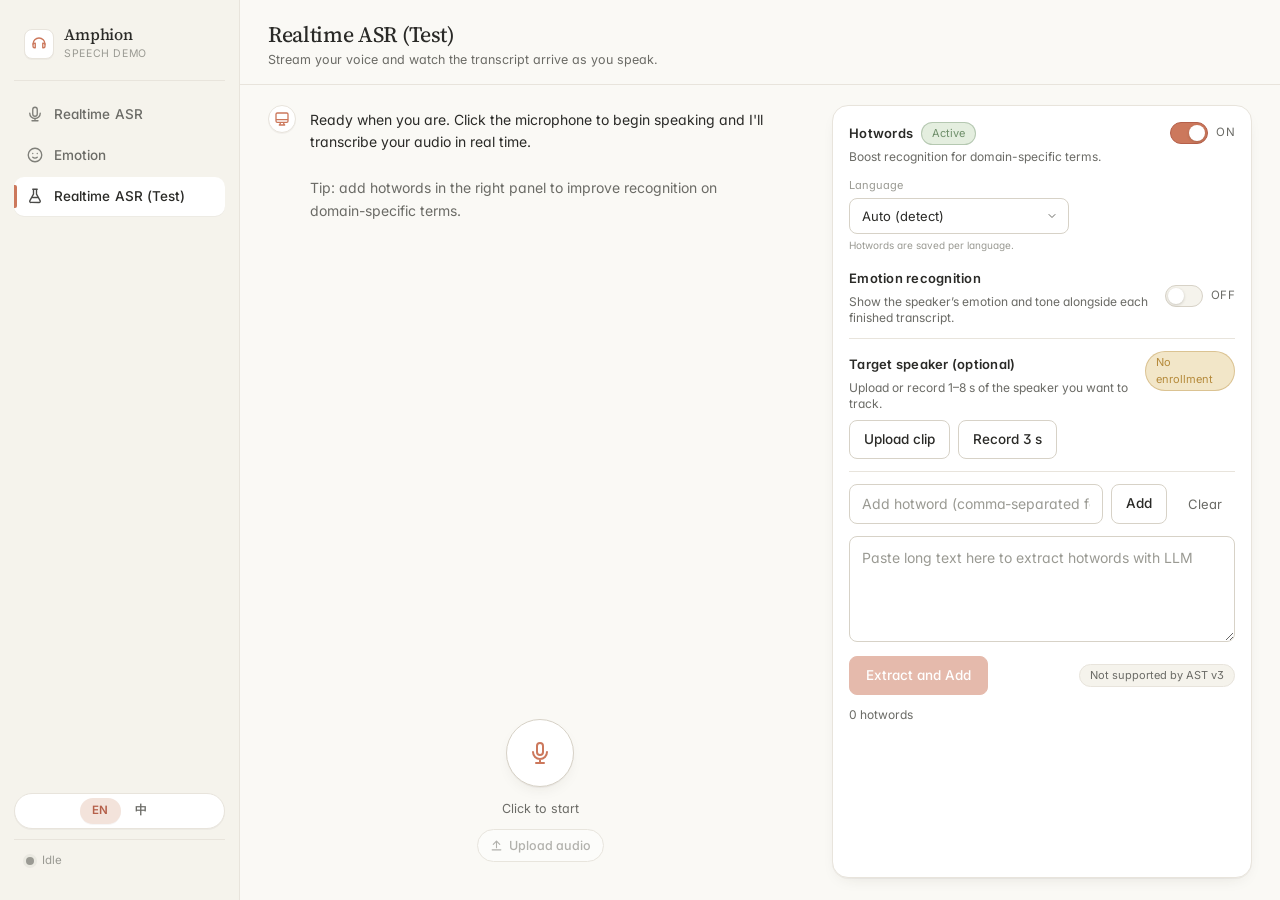
==== frontend/asr-test.html @ c2dad201 "feat(astv3): 解耦伪流式首字门槛、新增测试页同源代理、主模型切回本地 primary 围绕 tuling/AST v3 接口的三块改动。  首字延迟解耦(B): - 新增 pseudo_s" ====
<!DOCTYPE html>
<html lang="en">
<head>
  <meta charset="UTF-8" />
  <meta name="viewport" content="width=device-width, initial-scale=1.0" />
  <title data-i18n-doc-title="asrtest.titleTag" data-i18n="asrtest.titleTag">Amphion Demo (Test)</title>
  <link rel="preconnect" href="https://fonts.googleapis.com" />
  <link rel="preconnect" href="https://fonts.gstatic.com" crossorigin />
  <link
    href="https://fonts.googleapis.com/css2?family=Inter:wght@300;400;500;600&family=Source+Serif+4:wght@400;500;600&display=swap"
    rel="stylesheet"
  />
  <!-- Pre-compiled Tailwind utilities (see scripts/build_tailwind.sh).
       Loaded before style.css so our custom rules win on equal specificity. -->
  <link rel="stylesheet" href="tailwind.css" />
  <link rel="stylesheet" href="style.css" />
</head>
<body data-page="asr-test">
  <div class="app-shell">
    <!-- Sidebar is injected by sidebar.js -->
    <main class="app-main">
      <header class="page-header">
        <div>
          <h1 class="page-title" data-i18n="asrtest.title">Realtime ASR (Test)</h1>
          <p class="page-sub" data-i18n="asrtest.subtitle">Stream your voice and watch the transcript arrive as you speak.</p>
        </div>
      </header>

      <div class="page-content">
        <div class="flex-1 min-h-0 flex flex-col lg:flex-row gap-5">
          <section class="flex-1 min-h-0 flex flex-col">
            <div id="chat-area" class="flex-1 min-h-0 overflow-y-auto pr-1 mb-4">
              <div class="chat-row chat-row-ai chat-bubble-float">
                <div class="flex gap-3 max-w-2xl items-start">
                  <div class="chat-avatar flex-shrink-0">
                    <svg class="w-4 h-4" fill="none" stroke="currentColor" viewBox="0 0 24 24">
                      <path stroke-linecap="round" stroke-linejoin="round" stroke-width="2"
                            d="M9.75 17L9 20l-1 1h8l-1-1-.75-3M3 13h18M5 17h14a2 2 0 002-2V5a2 2 0 00-2-2H5a2 2 0 00-2 2v10a2 2 0 002 2z"/>
                    </svg>
                  </div>
                  <div class="chat-bubble chat-bubble-ai leading-relaxed" data-i18n-html="asrtest.greeting.html">
                    Ready when you are. Click the microphone to begin speaking and I'll transcribe your audio in real time.
                    <br/><br/>
                    <span class="text-muted">Tip: add hotwords in the right panel to improve recognition on domain-specific terms.</span>
                  </div>
                </div>
              </div>
            </div>

            <div class="flex-shrink-0 flex flex-col items-center pb-4 pt-2">
              <div class="mic-btn-wrapper">
                <div class="pulse-ring"></div>
                <div class="pulse-ring"></div>
                <div class="pulse-ring"></div>
                <button id="mic-btn" class="mic-btn" type="button"
                        data-i18n-attr-aria-label="asr.mic.aria" aria-label="Toggle microphone">
                  <svg id="mic-icon" class="w-6 h-6" fill="none" stroke="currentColor" viewBox="0 0 24 24">
                    <path stroke-linecap="round" stroke-linejoin="round" stroke-width="2"
                          d="M19 11a7 7 0 01-7 7m0 0a7 7 0 01-7-7m7 7v4m0 0H8m4 0h4m-4-8a3 3 0 01-3-3V5a3 3 0 116 0v6a3 3 0 01-3 3z"/>
                  </svg>
                </button>
              </div>
              <p id="mic-status" data-i18n="asr.mic.start">Click to start</p>
              <div class="upload-row">
                <input id="upload-input" type="file" accept="audio/*" hidden />
                <button id="upload-btn" class="btn-upload" type="button"
                        data-i18n-attr-aria-label="asr.upload.aria"
                        aria-label="Upload audio file">
                  <svg class="upload-icon" viewBox="0 0 24 24" fill="none" stroke="currentColor"
                       stroke-width="2" stroke-linecap="round" stroke-linejoin="round" aria-hidden="true">
                    <path d="M12 16V4"/>
                    <path d="M6 10l6-6 6 6"/>
                    <path d="M4 20h16"/>
                  </svg>
                  <span class="btn-upload-label" data-i18n="asr.upload.label">Upload audio</span>
                </button>
                <span id="upload-status" class="upload-status" hidden></span>
              </div>
            </div>
          </section>

          <aside class="lg:w-[380px] xl:w-[420px] flex-shrink-0 min-h-0">
            <div id="hotword-panel" class="paper-card p-4 h-full flex flex-col">
              <div class="flex items-start justify-between gap-3 mb-3">
                <div>
                  <div class="flex items-center gap-2">
                    <span class="text-[13px] font-semibold" style="letter-spacing:0.02em"
                          data-i18n="asr.hotword.title">Hotwords</span>
                    <span id="hotword-sync-status" class="status-pill" data-state="waiting">Waiting</span>
                  </div>
                  <p class="text-xs text-muted mt-1" data-i18n="asr.hotword.tip">Boost recognition for domain-specific terms.</p>
                  <div class="mt-3">
                    <label for="asr-lang-select" class="block text-[11px] text-faint mb-1"
                           data-i18n="asr.hotword.lang">Language</label>
                    <select id="asr-lang-select" class="asr-lang-select w-full max-w-[220px]"
                            data-i18n-attr-aria-label="asr.hotword.langSelect.aria"
                            aria-label="ASR input language">
                      <option value="auto" data-i18n="asr.hotword.langOption.auto">Auto (detect)</option>
                      <option value="chinese" data-i18n="asr.hotword.langOption.chinese">Chinese</option>
                      <option value="english" data-i18n="asr.hotword.langOption.english">English</option>
                      <option value="indonesian" data-i18n="asr.hotword.langOption.indonesian">Indonesian</option>
                      <option value="thai" data-i18n="asr.hotword.langOption.thai">Thai</option>
                    </select>
                    <p class="text-[10px] text-faint mt-1" data-i18n="asr.hotword.langTip">Hotwords are saved per language.</p>
                  </div>
                </div>

                <label for="hotword-enabled" class="hotword-switch"
                       data-i18n-attr-title="asr.hotword.toggle.title" title="Toggle hotword influence">
                  <input id="hotword-enabled" type="checkbox" checked />
                  <span class="hotword-switch-track"></span>
                  <span class="hotword-switch-label" data-i18n="asr.hotword.toggle.on">ON</span>
                </label>
              </div>

              <div class="flex items-center justify-between gap-3 mb-3 pb-3"
                   style="border-bottom:1px solid var(--line)">
                <div class="min-w-0">
                  <span class="text-[13px] font-semibold" style="letter-spacing:0.02em"
                        data-i18n="asr.emotion.title">Emotion recognition</span>
                  <p class="text-xs text-muted mt-1"
                     data-i18n="asr.emotion.tip">Attach SER and SEC to the final transcript.</p>
                </div>
                <label for="emotion-toggle" class="hotword-switch"
                       data-i18n-attr-title="asr.emotion.toggle.title"
                       title="Toggle emotion recognition">
                  <input id="emotion-toggle" type="checkbox" />
                  <span class="hotword-switch-track"></span>
                  <span id="emotion-toggle-label" class="hotword-switch-label">OFF</span>
                </label>
              </div>

              <!-- Target-speaker enrollment (optional).
                   The clip is uploaded once via POST /api/asr/enrollment and the
                   resulting opaque id is then forwarded with each WS ``start`` /
                   REST upload, so the primary model can prepend it into the
                   TS-ASR dual-audio prompt. Microphone capture is the typical
                   path; file upload covers headset-less or pre-recorded usage.
                   Both paths require the mic to be idle (must_before_start).
              -->
              <div id="enrollment-card" class="mb-3 pb-3"
                   style="border-bottom:1px solid var(--line)">
                <div class="flex items-start justify-between gap-3 mb-2">
                  <div class="min-w-0">
                    <span class="text-[13px] font-semibold" style="letter-spacing:0.02em"
                          data-i18n="asr.enroll.title">Target speaker (optional)</span>
                    <p class="text-xs text-muted mt-1"
                       data-i18n="asr.enroll.tip">Upload or record 1–8 s of clean speech.</p>
                  </div>
                  <span id="enroll-status-pill" class="status-pill" data-state="waiting"
                        data-i18n="asr.enroll.status.idle">No enrollment</span>
                </div>

                <div class="flex flex-wrap items-center gap-2">
                  <input id="enroll-file-input" type="file" accept="audio/*" hidden />
                  <button id="enroll-upload-btn" class="btn-secondary" type="button"
                          data-i18n="asr.enroll.upload">Upload clip</button>
                  <button id="enroll-record-btn" class="btn-secondary" type="button"
                          data-i18n="asr.enroll.record">Record 3 s</button>
                  <button id="enroll-play-btn" class="btn-secondary" type="button" hidden
                          data-i18n-attr-aria-label="asr.enroll.play.aria"
                          aria-label="Play enrollment clip">
                    <svg class="w-3.5 h-3.5" fill="currentColor" viewBox="0 0 20 20" aria-hidden="true">
                      <path d="M6.3 2.841A1.5 1.5 0 004 4.11V15.89a1.5 1.5 0 002.3 1.269l9.344-5.89a1.5 1.5 0 000-2.538L6.3 2.84z"/>
                    </svg>
                    <span data-i18n="asr.enroll.play">Play</span>
                  </button>
                  <button id="enroll-clear-btn" class="btn-ghost" type="button" hidden
                          data-i18n="asr.enroll.clear">Clear</button>
                </div>
                <p id="enroll-hint" class="text-[11px] text-faint mt-2" hidden></p>
              </div>

              <div class="flex gap-2 mb-3">
                <input id="hotword-input" type="text" class="hotword-input flex-1"
                       data-i18n-attr-placeholder="asr.hotword.placeholder"
                       placeholder="Add hotword (comma-separated for batch)" />
                <button id="hotword-add-btn" class="btn-secondary" data-i18n="asr.hotword.add">Add</button>
                <button id="hotword-clear-btn" class="btn-ghost" data-i18n="asr.hotword.clear">Clear</button>
              </div>

              <div class="mb-3">
                <textarea id="hotword-textarea" class="hotword-textarea w-full" rows="4"
                          data-i18n-attr-placeholder="asr.hotword.textarea.placeholder"
                          placeholder="Paste long text here to extract hotwords with LLM"></textarea>
                <div class="mt-2 flex items-center justify-between gap-2">
                  <button id="hotword-extract-btn" class="btn-primary" data-i18n="asr.hotword.extract">Extract and Add</button>
                  <span id="hotword-extract-status" class="hotword-extract-status">Idle</span>
                </div>
              </div>

              <div class="flex items-center text-xs text-muted mb-2">
                <span id="hotword-count">0 hotwords</span>
              </div>

              <div id="hotword-list" class="flex flex-wrap gap-2 min-h-[32px] overflow-y-auto pr-1"></div>
            </div>
          </aside>
        </div>
      </div>
    </main>
  </div>

  <script src="i18n.js"></script>
  <!-- All demo pages share the same SPA shell, so every entry HTML loads
       every page module. The router (router.js) decides which one to mount
       based on body[data-page]. app-test.js is the AST v3 test page module. -->
  <script src="audio-upload.js"></script>
  <script src="streaming-text.js"></script>
  <script src="enrollment.js"></script>
  <script src="app.js"></script>
  <script src="emotion-app.js"></script>
  <script src="app-test.js"></script>
  <script src="sidebar.js"></script>
  <script src="router.js"></script>
</body>
</html>
---- frontend/style.css ----
/* ============================================================
   Amphion Demo · Claude-style "paper" light theme
   ============================================================ */

/* -------------------- Design tokens -------------------- */
:root {
  --paper: #FAF9F5;
  --paper-sunk: #F5F3EC;
  --paper-elev: #FFFFFF;

  --ink: #2A2A27;
  --ink-mute: #6B6B66;
  --ink-faint: #9A9A93;
  --ink-ghost: rgba(42, 42, 39, 0.08);

  --line: #E8E4DC;
  --line-soft: #F1EDE5;
  --line-strong: #D7D2C7;

  --accent: #CC785C;
  --accent-deep: #B5604A;
  --accent-soft: #F3E3DB;
  --accent-ghost: rgba(204, 120, 92, 0.12);

  --ok: #6F8F6B;
  --ok-soft: #E4EEDF;
  --warn: #B58A3B;
  --warn-soft: #F2E6C8;
  --danger: #B4504A;
  --danger-soft: #F3DAD7;
  --info: #4F7C9A;
  --info-soft: #DCE7EF;

  --shadow-xs: 0 1px 0 rgba(52, 44, 30, 0.04);
  --shadow-sm: 0 1px 2px rgba(52, 44, 30, 0.05);
  --shadow-md: 0 6px 18px -10px rgba(52, 44, 30, 0.18),
               0 1px 0 rgba(52, 44, 30, 0.04);
  --shadow-lg: 0 14px 36px -18px rgba(52, 44, 30, 0.22),
               0 1px 0 rgba(52, 44, 30, 0.04);

  --radius-sm: 8px;
  --radius-md: 12px;
  --radius-lg: 16px;
  --radius-xl: 20px;

  --font-sans: 'Inter', ui-sans-serif, system-ui, -apple-system, 'Segoe UI',
               sans-serif;
  --font-serif: ui-serif, 'Source Serif 4', 'Source Serif Pro', Georgia, Cambria,
                'Times New Roman', Times, serif;

  --sidebar-w: 240px;
}

/* -------------------- Base -------------------- */
*,
*::before,
*::after {
  box-sizing: border-box;
}

html,
body {
  margin: 0;
  padding: 0;
}

body {
  min-height: 100vh;
  background: var(--paper);
  color: var(--ink);
  font-family: var(--font-sans);
  font-feature-settings: 'ss01', 'cv11';
  -webkit-font-smoothing: antialiased;
  -moz-osx-font-smoothing: grayscale;
  line-height: 1.55;
  overflow: hidden;
}

::selection {
  background: var(--accent-ghost);
  color: var(--ink);
}

h1,
h2,
h3 {
  font-family: var(--font-serif);
  font-weight: 500;
  letter-spacing: -0.01em;
  color: var(--ink);
}

a {
  color: inherit;
}

button {
  font-family: inherit;
}

/* -------------------- App shell -------------------- */
.app-shell {
  display: flex;
  min-height: 100vh;
  height: 100vh;
  width: 100%;
}

.app-main {
  flex: 1 1 auto;
  min-width: 0;
  min-height: 0;
  display: flex;
  flex-direction: column;
  position: relative;
}

/* -------------------- Sidebar -------------------- */
.app-sidebar {
  flex: 0 0 var(--sidebar-w);
  width: var(--sidebar-w);
  height: 100vh;
  position: sticky;
  top: 0;
  display: flex;
  flex-direction: column;
  padding: 22px 14px 18px;
  background: var(--paper-sunk);
  border-right: 1px solid var(--line);
  z-index: 10;
}

.app-brand {
  display: flex;
  align-items: center;
  gap: 10px;
  padding: 4px 10px 18px;
  border-bottom: 1px solid var(--line);
  margin-bottom: 12px;
}

.app-brand-logo {
  width: 30px;
  height: 30px;
  border-radius: 8px;
  background: var(--paper-elev);
  border: 1px solid var(--line);
  display: flex;
  align-items: center;
  justify-content: center;
  color: var(--accent);
  box-shadow: var(--shadow-xs);
}

.app-brand-title {
  font-family: var(--font-serif);
  font-size: 16px;
  font-weight: 500;
  letter-spacing: -0.01em;
  line-height: 1.1;
}

.app-brand-sub {
  font-size: 10.5px;
  color: var(--ink-faint);
  letter-spacing: 0.06em;
  text-transform: uppercase;
  margin-top: 2px;
}

.app-nav {
  display: flex;
  flex-direction: column;
  gap: 2px;
  flex: 1 1 auto;
  min-height: 0;
  overflow-y: auto;
  padding: 2px 0;
}

.app-nav-item {
  display: flex;
  align-items: center;
  gap: 10px;
  padding: 9px 12px;
  border-radius: 10px;
  color: var(--ink-mute);
  text-decoration: none;
  font-size: 13.5px;
  font-weight: 500;
  letter-spacing: 0.005em;
  position: relative;
  transition:
    color 0.18s ease,
    background-color 0.18s ease;
}

.app-nav-item:hover {
  color: var(--ink);
  background: rgba(42, 42, 39, 0.04);
}

.app-nav-item.is-active {
  color: var(--ink);
  background: var(--paper-elev);
  box-shadow: var(--shadow-xs);
}

.app-nav-item.is-active::before {
  content: '';
  position: absolute;
  left: 0;
  top: 8px;
  bottom: 8px;
  width: 3px;
  border-radius: 0 2px 2px 0;
  background: var(--accent);
}

.app-nav-item .app-nav-icon {
  width: 18px;
  height: 18px;
  flex-shrink: 0;
  color: currentColor;
  opacity: 0.85;
}

.app-sidebar-foot {
  margin-top: 10px;
  padding: 12px;
  border-top: 1px solid var(--line);
  display: flex;
  align-items: center;
  gap: 8px;
  font-size: 11.5px;
  color: var(--ink-faint);
}

.app-conn-dot {
  width: 8px;
  height: 8px;
  border-radius: 50%;
  background: var(--ink-faint);
  box-shadow: 0 0 0 3px rgba(154, 154, 147, 0.12);
  transition:
    background-color 0.24s ease,
    box-shadow 0.24s ease;
  flex-shrink: 0;
}

.app-conn-dot[data-state='ready'],
.app-conn-dot[data-state='connected'] {
  background: var(--ok);
  box-shadow: 0 0 0 3px rgba(111, 143, 107, 0.18);
}

.app-conn-dot[data-state='pending'],
.app-conn-dot[data-state='listening'],
.app-conn-dot[data-state='analyzing'],
.app-conn-dot[data-state='busy'] {
  background: var(--accent);
  box-shadow: 0 0 0 3px rgba(204, 120, 92, 0.18);
}

.app-conn-dot[data-state='error'] {
  background: var(--danger);
  box-shadow: 0 0 0 3px rgba(180, 80, 74, 0.18);
}

.app-conn-label {
  white-space: nowrap;
  overflow: hidden;
  text-overflow: ellipsis;
}

/* -------------------- Language toggle -------------------- */
.app-lang-toggle {
  margin-top: 10px;
  padding: 4px;
  display: inline-flex;
  align-self: stretch;
  align-items: center;
  justify-content: center;
  gap: 2px;
  background: var(--paper-elev);
  border: 1px solid var(--line);
  border-radius: 999px;
  box-shadow: var(--shadow-xs);
}

.app-lang-btn {
  appearance: none;
  -webkit-appearance: none;
  border: none;
  background: transparent;
  color: var(--ink-mute);
  font-family: inherit;
  font-size: 11.5px;
  font-weight: 600;
  letter-spacing: 0.04em;
  padding: 4px 12px;
  min-width: 36px;
  border-radius: 999px;
  cursor: pointer;
  transition:
    color 0.18s ease,
    background-color 0.18s ease;
}

.app-lang-btn:hover {
  color: var(--ink);
}

.app-lang-btn.is-active {
  background: var(--accent-soft);
  color: var(--accent-deep);
  box-shadow: var(--shadow-xs);
}

.app-lang-btn:focus-visible {
  outline: 2px solid var(--accent);
  outline-offset: 1px;
}

/* -------------------- Page header -------------------- */
.page-header {
  padding: 22px 28px 14px;
  border-bottom: 1px solid var(--line);
  display: flex;
  align-items: flex-end;
  justify-content: space-between;
  gap: 16px;
  flex-shrink: 0;
}

.page-title {
  font-family: var(--font-serif);
  font-size: 22px;
  font-weight: 500;
  line-height: 1.1;
  letter-spacing: -0.015em;
}

.page-sub {
  font-size: 12.5px;
  color: var(--ink-mute);
  margin-top: 4px;
}

.page-content {
  flex: 1 1 auto;
  min-height: 0;
  display: flex;
  flex-direction: column;
  padding: 20px 28px 22px;
  overflow: hidden;
}

/* -------------------- Cards -------------------- */
.glass-card,
.paper-card {
  background: var(--paper-elev);
  border: 1px solid var(--line);
  border-radius: var(--radius-lg);
  box-shadow: var(--shadow-md);
}

/* -------------------- Chat bubbles (Claude-style) -------------------- */
#chat-area {
  scroll-behavior: smooth;
  overscroll-behavior-y: contain;
  scrollbar-color: var(--line-strong) transparent;
  scrollbar-width: thin;
}

#chat-area::-webkit-scrollbar {
  width: 8px;
}

#chat-area::-webkit-scrollbar-track {
  background: transparent;
}

#chat-area::-webkit-scrollbar-thumb {
  background: var(--line-strong);
  border-radius: 4px;
}

#chat-area::-webkit-scrollbar-thumb:hover {
  background: var(--ink-faint);
}

.chat-row {
  display: flex;
  margin-bottom: 14px;
}

.chat-row-user {
  justify-content: flex-end;
}

.chat-row-ai {
  justify-content: flex-start;
}

.chat-bubble {
  border-radius: var(--radius-lg);
  max-width: min(86%, 680px);
  padding: 12px 14px;
  font-size: 14px;
  color: var(--ink);
}

.chat-bubble-user {
  max-width: 78%;
  background: var(--paper-sunk);
  border: 1px solid var(--line);
  border-top-right-radius: 6px;
  color: var(--ink);
  box-shadow: var(--shadow-xs);
}

.chat-bubble-ai {
  background: transparent;
  border: none;
  padding: 4px 2px 6px;
  color: var(--ink);
  position: relative;
  overflow: hidden;
}

.chat-bubble-ai.ai-processing::after {
  content: '';
  position: absolute;
  left: 2px;
  right: 2px;
  bottom: -2px;
  height: 1px;
  background: linear-gradient(
    90deg,
    transparent 0%,
    var(--accent) 40%,
    var(--accent) 60%,
    transparent 100%
  );
  background-size: 220% 100%;
  animation: ai-processing-flow 1.6s linear infinite;
  opacity: 0.7;
}

@keyframes ai-processing-flow {
  0% {
    background-position: 180% 0;
  }
  100% {
    background-position: -80% 0;
  }
}

.chat-avatar {
  width: 28px;
  height: 28px;
  border-radius: 999px;
  border: 1px solid var(--line);
  background: var(--paper-elev);
  color: var(--accent);
  display: flex;
  align-items: center;
  justify-content: center;
  box-shadow: var(--shadow-xs);
}

.chat-avatar svg {
  color: var(--accent);
}

.chat-bubble-user .user-voice-label {
  color: var(--ink);
  font-weight: 500;
}

.chat-bubble-user svg {
  color: var(--ink-mute);
}

.waveform-bar {
  background: var(--accent);
  opacity: 0.7;
  width: 3px;
  border-radius: 999px;
}

.chat-bubble-float {
  animation: bubble-float-in 0.32s cubic-bezier(0.2, 0.72, 0.2, 1);
}

@keyframes bubble-float-in {
  0% {
    opacity: 0;
    transform: translateY(6px);
  }
  100% {
    opacity: 1;
    transform: translateY(0);
  }
}

.chat-bubble-discard {
  animation: bubble-discard 0.3s cubic-bezier(0.4, 0, 1, 1) forwards;
  overflow: hidden;
}

@keyframes bubble-discard {
  0% {
    opacity: 1;
    max-height: 120px;
  }
  100% {
    opacity: 0;
    max-height: 0;
    margin-top: 0;
    margin-bottom: 0;
    padding-top: 0;
    padding-bottom: 0;
  }
}

.hotword-hit {
  display: inline;
  padding: 0 4px;
  margin: 0 1px;
  border-radius: 5px;
  color: var(--accent-deep);
  background: var(--accent-soft);
  border: 1px solid rgba(204, 120, 92, 0.24);
}

/* -------------------- Streaming text crossfade --------------------
   Each update of a streaming bubble inserts a new ``.text-frame`` layer
   that fades in while the previous layer fades out on top of it. Both
   layers live in the same CSS Grid cell so the paragraph's height /
   width is determined by the union of the two during the swap, then
   relaxes to the new layer once the leaving frame is removed.

   This is intentionally simpler than per-character diffing — see the
   companion comment in frontend/streaming-text.js for the rationale.
   The trade-off is that unchanged glyphs also briefly re-fade on every
   partial, but the visual result is a calm crossfade rather than a
   busy left-to-right wave that draws the eye away from the content. */
.bubble-text {
  display: inline-grid;
  white-space: pre-wrap;
  word-break: break-word;
}

.bubble-text > .text-frame {
  /* Stack every layer in the same cell so they overlap pixel-perfectly
     during the crossfade window. */
  grid-column: 1;
  grid-row: 1;
  white-space: pre-wrap;
  word-break: break-word;
  line-height: inherit;
}

.bubble-text > .text-frame.is-current {
  animation: text-frame-in 0.32s ease-out;
}

.bubble-text > .text-frame.is-leaving {
  /* ``forwards`` keeps opacity at 0 between the animation finishing and
     the JS cleanup yanking the node, so we never see a single-frame
     flash of the leaving text after its fade completes. */
  pointer-events: none;
  animation: text-frame-out 0.28s ease-in forwards;
}

/* Hotword highlight applied to runs inside the final ``is-current``
   layer. ``applyHotwordHighlights`` rewrites the layer's innerHTML to
   wrap matching substrings in ``<mark class="is-hotword">``; we strip
   the browser's default yellow ``mark`` styling and reapply the brand
   accent palette. Each match is one continuous element so we don't
   need the per-char ``:has``-based boundary rules the diff version
   relied on. */
.bubble-text .is-hotword,
.bubble-text mark.is-hotword {
  color: var(--accent-deep);
  background: var(--accent-soft);
  font-weight: 500;
  /* tiny vertical breathing room via box-shadow inset rather than
     padding so the glyph baseline doesn't shift */
  box-shadow: inset 0 -1px 0 rgba(181, 96, 74, 0.35);
  border-radius: 4px;
  padding: 0 2px;
}

@keyframes text-frame-in {
  from { opacity: 0; }
  to   { opacity: 1; }
}

@keyframes text-frame-out {
  from { opacity: 1; }
  to   { opacity: 0; }
}

@media (prefers-reduced-motion: reduce) {
  /* Honour the OS-level "reduce motion" preference: snap text in / out
     instantly so users sensitive to motion still see updated bubbles
     without any visible transition. */
  .bubble-text > .text-frame.is-current,
  .bubble-text > .text-frame.is-leaving {
    animation-duration: 0.001s;
  }
}

/* -------------------- Shimmer -------------------- */
.shimmer-line {
  background: linear-gradient(
    90deg,
    var(--line-soft) 0%,
    rgba(232, 228, 220, 0.4) 50%,
    var(--line-soft) 100%
  );
  background-size: 200% 100%;
  border-radius: 4px;
  animation: shimmer 1.6s ease-in-out infinite;
}

@keyframes shimmer {
  0% {
    background-position: 200% 0;
  }
  100% {
    background-position: -200% 0;
  }
}

/* -------------------- Mic button -------------------- */
.mic-btn-wrapper {
  position: relative;
  display: flex;
  align-items: center;
  justify-content: center;
}

.pulse-ring {
  position: absolute;
  width: 72px;
  height: 72px;
  border-radius: 50%;
  border: 1.5px solid var(--accent);
  opacity: 0;
  pointer-events: none;
  transition: opacity 0.3s ease;
}

.pulse-ring.active {
  opacity: 0.5;
  animation: pulse-expand 2.2s ease-out infinite;
}

.pulse-ring.active:nth-child(2),
.pulse-ring.active:nth-child(3) {
  display: none;
}

@keyframes pulse-expand {
  0% {
    transform: scale(1);
    opacity: 0.45;
  }
  100% {
    transform: scale(1.85);
    opacity: 0;
  }
}

.mic-btn {
  width: 68px;
  height: 68px;
  border-radius: 50%;
  border: 1.5px solid var(--line-strong);
  cursor: pointer;
  background: var(--paper-elev);
  color: var(--accent);
  display: flex;
  align-items: center;
  justify-content: center;
  box-shadow: var(--shadow-md);
  transition:
    transform 0.22s ease,
    box-shadow 0.22s ease,
    border-color 0.22s ease,
    background-color 0.22s ease,
    color 0.22s ease;
  position: relative;
  z-index: 1;
}

.mic-btn:hover:not([disabled]) {
  transform: scale(1.05);
  border-color: var(--accent);
  box-shadow: var(--shadow-lg);
}

.mic-btn:active:not([disabled]) {
  transform: scale(0.97);
}

.mic-btn[disabled] {
  opacity: 0.5;
  cursor: not-allowed;
}

.mic-btn.recording {
  background: var(--accent);
  border-color: var(--accent-deep);
  color: var(--paper-elev);
  box-shadow:
    0 10px 28px -12px rgba(204, 120, 92, 0.55),
    0 1px 0 rgba(52, 44, 30, 0.04);
  animation: mic-breathe 1.8s ease-in-out infinite;
}

@keyframes mic-breathe {
  0%, 100% {
    box-shadow:
      0 10px 24px -14px rgba(204, 120, 92, 0.5),
      0 0 0 0 rgba(204, 120, 92, 0.18);
  }
  50% {
    box-shadow:
      0 14px 28px -14px rgba(204, 120, 92, 0.6),
      0 0 0 10px rgba(204, 120, 92, 0.06);
  }
}

#mic-status,
.mic-status-label {
  font-size: 12.5px;
  color: var(--ink-mute);
  margin-top: 12px;
}

/* -------------------- Replay button --------------------
   ``.bubble-replay-slot`` is the placeholder rendered into the bubble
   skeleton from page load. It MUST occupy the exact box the eventual
   ``.replay-btn`` will take so the moment the final response arrives
   and ``applyReplayButton`` swaps the placeholder for a real button,
   no width is added to the flex row and the wrapped text doesn't
   reflow. The button itself layers ``.replay-btn`` on top of the same
   ``.bubble-replay-slot`` class, so its own width/margin rule wins for
   the visual chrome (border, background, hover) while the slot rule
   keeps the reserved geometry consistent across both states. */
.bubble-replay-slot {
  display: inline-flex;
  width: 22px;
  height: 22px;
  margin-left: 4px;
  flex-shrink: 0;
  vertical-align: middle;
}

.replay-btn {
  display: inline-flex;
  align-items: center;
  justify-content: center;
  width: 22px;
  height: 22px;
  border-radius: 50%;
  border: 1px solid var(--line-strong);
  background: var(--paper-elev);
  color: var(--ink-mute);
  cursor: pointer;
  transition: all 0.18s ease;
  padding: 0;
  flex-shrink: 0;
  margin-left: 4px;
}

.replay-btn:hover {
  background: var(--accent-soft);
  color: var(--accent-deep);
  border-color: var(--accent);
  transform: scale(1.08);
}

.replay-btn.is-playing {
  color: var(--accent-deep);
  border-color: var(--accent);
  background: var(--accent-soft);
  animation: replay-pulse 1s ease-in-out infinite;
}

@keyframes replay-pulse {
  0%, 100% { opacity: 1; }
  50% { opacity: 0.65; }
}

/* -------------------- Status pills -------------------- */
.status-pill {
  font-size: 11px;
  padding: 2px 10px;
  border-radius: 999px;
  border: 1px solid var(--line);
  background: var(--paper-sunk);
  color: var(--ink-mute);
  display: inline-flex;
  align-items: center;
  gap: 5px;
}

.status-pill[data-state='ready'],
.status-pill[data-state='synced'] {
  border-color: rgba(111, 143, 107, 0.4);
  background: var(--ok-soft);
  color: var(--ok);
}

.status-pill[data-state='listening'],
.status-pill[data-state='recording'],
.status-pill[data-state='analyzing'],
.status-pill[data-state='busy'],
.status-pill[data-state='pending'] {
  border-color: rgba(204, 120, 92, 0.4);
  background: var(--accent-soft);
  color: var(--accent-deep);
}

.status-pill[data-state='done'] {
  border-color: rgba(111, 143, 107, 0.4);
  background: var(--ok-soft);
  color: var(--ok);
}

.status-pill[data-state='error'] {
  border-color: rgba(180, 80, 74, 0.4);
  background: var(--danger-soft);
  color: var(--danger);
}

.status-pill[data-state='offline'],
.status-pill[data-state='waiting'] {
  border-color: rgba(181, 138, 59, 0.38);
  background: var(--warn-soft);
  color: var(--warn);
}

/* -------------------- Inputs -------------------- */
.hotword-input,
.hotword-textarea {
  background: var(--paper-elev);
  border: 1px solid var(--line-strong);
  border-radius: var(--radius-sm);
  color: var(--ink);
  caret-color: var(--accent);
  padding: 8px 12px;
  outline: none;
  font-size: 14px;
  transition:
    border-color 0.2s ease,
    box-shadow 0.2s ease,
    background-color 0.2s ease;
}

.hotword-textarea {
  padding: 10px 12px;
  line-height: 1.5;
  resize: vertical;
  min-height: 84px;
}

.hotword-input:focus,
.hotword-textarea:focus {
  border-color: var(--accent);
  box-shadow: 0 0 0 3px var(--accent-ghost);
}

.hotword-input::placeholder,
.hotword-textarea::placeholder {
  color: var(--ink-faint);
}

.asr-lang-select {
  background: var(--paper-elev);
  border: 1px solid var(--line-strong);
  border-radius: var(--radius-sm);
  color: var(--ink);
  padding: 7px 32px 7px 12px;
  outline: none;
  font-size: 13px;
  cursor: pointer;
  transition:
    border-color 0.2s ease,
    box-shadow 0.2s ease;
  appearance: none;
  -webkit-appearance: none;
  background-image: url("data:image/svg+xml,%3Csvg xmlns='http://www.w3.org/2000/svg' width='12' height='12' viewBox='0 0 24 24' fill='none' stroke='%236B6B66' stroke-width='2' stroke-linecap='round' stroke-linejoin='round'%3E%3Cpolyline points='6 9 12 15 18 9'/%3E%3C/svg%3E");
  background-repeat: no-repeat;
  background-position: right 10px center;
}

.asr-lang-select:focus {
  border-color: var(--accent);
  box-shadow: 0 0 0 3px var(--accent-ghost);
}

.asr-lang-select option {
  background: var(--paper-elev);
  color: var(--ink);
}

/* -------------------- Generic buttons -------------------- */
.btn-primary {
  padding: 8px 16px;
  border-radius: var(--radius-sm);
  border: 1px solid var(--accent);
  background: var(--accent);
  color: var(--paper-elev);
  font-size: 13.5px;
  font-weight: 500;
  cursor: pointer;
  transition:
    background-color 0.18s ease,
    border-color 0.18s ease,
    transform 0.18s ease;
}

.btn-primary:hover:not(:disabled) {
  background: var(--accent-deep);
  border-color: var(--accent-deep);
}

.btn-primary:active:not(:disabled) {
  transform: translateY(1px);
}

.btn-primary:disabled {
  opacity: 0.5;
  cursor: not-allowed;
}

.btn-secondary {
  padding: 8px 14px;
  border-radius: var(--radius-sm);
  border: 1px solid var(--line-strong);
  background: var(--paper-elev);
  color: var(--ink);
  font-size: 13.5px;
  font-weight: 500;
  cursor: pointer;
  transition:
    background-color 0.18s ease,
    border-color 0.18s ease,
    color 0.18s ease;
}

.btn-secondary:hover:not(:disabled) {
  background: var(--paper-sunk);
  border-color: var(--ink-faint);
}

.btn-ghost {
  padding: 7px 12px;
  border-radius: var(--radius-sm);
  border: 1px solid transparent;
  background: transparent;
  color: var(--ink-mute);
  font-size: 13px;
  cursor: pointer;
  transition:
    color 0.18s ease,
    background-color 0.18s ease;
}

.btn-ghost:hover:not(:disabled) {
  color: var(--ink);
  background: rgba(42, 42, 39, 0.05);
}

.btn-ghost:disabled {
  opacity: 0.5;
  cursor: not-allowed;
}

/* -------------------- Hotword pill -------------------- */
.hotword-pill {
  display: inline-flex;
  align-items: center;
  gap: 6px;
  padding: 4px 10px;
  border-radius: 999px;
  font-size: 12.5px;
  background: var(--paper-sunk);
  color: var(--ink);
  border: 1px solid var(--line);
}

.hotword-pill button {
  all: unset;
  cursor: pointer;
  color: var(--ink-faint);
  font-size: 14px;
  line-height: 1;
  transition: color 0.18s ease;
}

.hotword-pill button:hover {
  color: var(--danger);
}

/* -------------------- Hotword extract status -------------------- */
.hotword-extract-status {
  font-size: 11px;
  border-radius: 999px;
  padding: 2px 10px;
  border: 1px solid var(--line);
  background: var(--paper-sunk);
  color: var(--ink-mute);
}

.hotword-extract-status.is-loading {
  color: var(--info);
  border-color: rgba(79, 124, 154, 0.4);
  background: var(--info-soft);
}

.hotword-extract-status.is-success {
  color: var(--ok);
  border-color: rgba(111, 143, 107, 0.4);
  background: var(--ok-soft);
}

.hotword-extract-status.is-error {
  color: var(--danger);
  border-color: rgba(180, 80, 74, 0.4);
  background: var(--danger-soft);
}

#hotword-extract-btn.is-attention {
  animation: extract-btn-pulse 2.4s ease-in-out infinite;
}

@keyframes extract-btn-pulse {
  0%, 100% {
    box-shadow: 0 0 0 0 rgba(204, 120, 92, 0.0);
  }
  50% {
    box-shadow: 0 0 0 6px rgba(204, 120, 92, 0.09);
  }
}

/* -------------------- Toggle switch -------------------- */
.hotword-switch {
  display: inline-flex;
  align-items: center;
  gap: 8px;
  cursor: pointer;
  user-select: none;
  position: relative;
}

.hotword-switch input {
  position: absolute;
  opacity: 0;
  width: 0;
  height: 0;
}

.hotword-switch-track {
  position: relative;
  width: 38px;
  height: 22px;
  border-radius: 999px;
  border: 1px solid var(--line-strong);
  background: var(--paper-sunk);
  transition: background-color 0.22s ease, border-color 0.22s ease;
}

.hotword-switch-track::after {
  content: '';
  position: absolute;
  top: 2px;
  left: 2px;
  width: 16px;
  height: 16px;
  border-radius: 999px;
  background: var(--paper-elev);
  box-shadow: 0 1px 3px rgba(52, 44, 30, 0.22);
  transition: transform 0.22s ease;
}

.hotword-switch input:checked + .hotword-switch-track {
  background: var(--accent);
  border-color: var(--accent-deep);
}

.hotword-switch input:checked + .hotword-switch-track::after {
  transform: translateX(16px);
  background: var(--paper-elev);
}

.hotword-switch-label {
  letter-spacing: 0.04em;
  color: var(--ink-mute);
  font-size: 11.5px;
}

/* -------------------- Helper text -------------------- */
.text-muted {
  color: var(--ink-mute);
}

.text-faint {
  color: var(--ink-faint);
}

/* -------------------- Toggle arrow (legacy) -------------------- */
.toggle-arrow {
  transition: transform 0.3s ease;
  display: inline-block;
}

/* -------------------- Emotion "listening" dot -------------------- */
.emotion-live-dot {
  width: 10px;
  height: 10px;
  border-radius: 50%;
  background: var(--accent);
  display: inline-block;
  opacity: 0;
  transition: opacity 0.28s ease;
}

.emotion-live-dot.is-active {
  opacity: 1;
  animation: emotion-live-breathe 2s ease-in-out infinite;
}

@keyframes emotion-live-breathe {
  0%, 100% {
    opacity: 0.45;
    transform: scale(0.95);
  }
  50% {
    opacity: 1;
    transform: scale(1.05);
  }
}

/* -------------------- View transitions --------------------
   The SPA router (frontend/router.js) replaces ``<main class="app-main">``
   in place inside ``document.startViewTransition``. The sidebar lives
   outside that subtree and is therefore not part of the cross-fade —
   it just stays put. Only the contents that actually changed (the
   page header text and ``.page-content``) participate in the root
   cross-fade.

   We deliberately do NOT register a ``@view-transition`` rule here;
   that rule only matters for cross-document navigations, which the
   SPA short-circuits.
*/

::view-transition-old(root),
::view-transition-new(root) {
  animation-duration: 140ms;
  animation-timing-function: cubic-bezier(0.2, 0.72, 0.2, 1);
}

::view-transition-old(root) {
  animation-name: page-fade-out;
}

::view-transition-new(root) {
  animation-name: page-fade-in;
}

@keyframes page-fade-out {
  to {
    opacity: 0;
  }
}

@keyframes page-fade-in {
  from {
    opacity: 0;
    transform: translateY(2px);
  }
  to {
    opacity: 1;
    transform: translateY(0);
  }
}

/* -------------------- Responsive -------------------- */
@media (max-width: 768px) {
  body {
    overflow: auto;
  }

  .app-shell {
    flex-direction: column;
    height: auto;
    min-height: 100vh;
  }

  .app-sidebar {
    width: 100%;
    flex-basis: auto;
    height: auto;
    position: sticky;
    top: 0;
    padding: 10px 12px;
    border-right: none;
    border-bottom: 1px solid var(--line);
    flex-direction: row;
    align-items: center;
    gap: 10px;
    background: var(--paper-sunk);
    backdrop-filter: saturate(180%) blur(8px);
  }

  .app-brand {
    padding: 0 8px 0 4px;
    border: none;
    margin: 0;
    flex-shrink: 0;
  }

  .app-brand-text {
    display: none;
  }

  .app-nav {
    flex-direction: row;
    gap: 4px;
    padding: 0;
    overflow-x: auto;
    overflow-y: hidden;
    flex: 1 1 auto;
  }

  .app-nav-item {
    padding: 6px 10px;
    white-space: nowrap;
    font-size: 12.5px;
  }

  .app-nav-item.is-active::before {
    left: 8px;
    right: 8px;
    top: auto;
    bottom: 2px;
    width: auto;
    height: 2px;
    border-radius: 2px 2px 0 0;
  }

  .app-nav-item .app-nav-label {
    display: inline;
  }

  .app-sidebar-foot {
    margin: 0;
    padding: 0 6px;
    border: none;
    flex-shrink: 0;
  }

  .app-conn-label {
    display: none;
  }

  .app-lang-toggle {
    margin: 0;
    padding: 2px;
    align-self: center;
    flex-shrink: 0;
  }

  .app-lang-btn {
    padding: 3px 8px;
    min-width: 28px;
    font-size: 11px;
  }

  .page-header {
    padding: 16px 16px 10px;
  }

  .page-content {
    padding: 14px 16px 18px;
  }

  .mic-btn {
    width: 60px;
    height: 60px;
  }

  .pulse-ring {
    width: 60px;
    height: 60px;
  }
}

/* -------------------- Upload audio file -------------------- */
.upload-row {
  margin-top: 10px;
  display: flex;
  align-items: center;
  gap: 10px;
  flex-wrap: wrap;
  justify-content: center;
  max-width: 100%;
}

.btn-upload {
  display: inline-flex;
  align-items: center;
  gap: 6px;
  padding: 6px 12px;
  border-radius: 999px;
  border: 1px solid var(--line-strong);
  background: var(--paper-elev);
  color: var(--ink-mute);
  font-size: 12.5px;
  font-weight: 500;
  cursor: pointer;
  transition:
    background-color 0.18s ease,
    border-color 0.18s ease,
    color 0.18s ease,
    transform 0.12s ease;
}

.btn-upload:hover:not(:disabled) {
  background: var(--paper-sunk);
  border-color: var(--ink-faint);
  color: var(--ink);
}

.btn-upload:active:not(:disabled) {
  transform: translateY(1px);
}

.btn-upload:disabled {
  opacity: 0.5;
  cursor: not-allowed;
}

.btn-upload .upload-icon {
  width: 13px;
  height: 13px;
  flex-shrink: 0;
  display: inline-block;
}

.btn-upload .btn-upload-label {
  display: inline-block;
}

.enroll-upload-row {
  margin-top: 8px;
  justify-content: flex-start;
}

.upload-status {
  font-size: 11.5px;
  color: var(--ink-mute);
  letter-spacing: 0.01em;
  max-width: 260px;
  text-align: center;
}

.upload-status[data-state="info"] {
  color: var(--ink-mute);
}

.upload-status[data-state="warn"] {
  color: var(--accent-deep, #b07d2a);
}

.upload-status[data-state="success"] {
  color: var(--info, #4a7c59);
}

.upload-status[data-state="error"] {
  color: var(--danger, #b4504a);
}
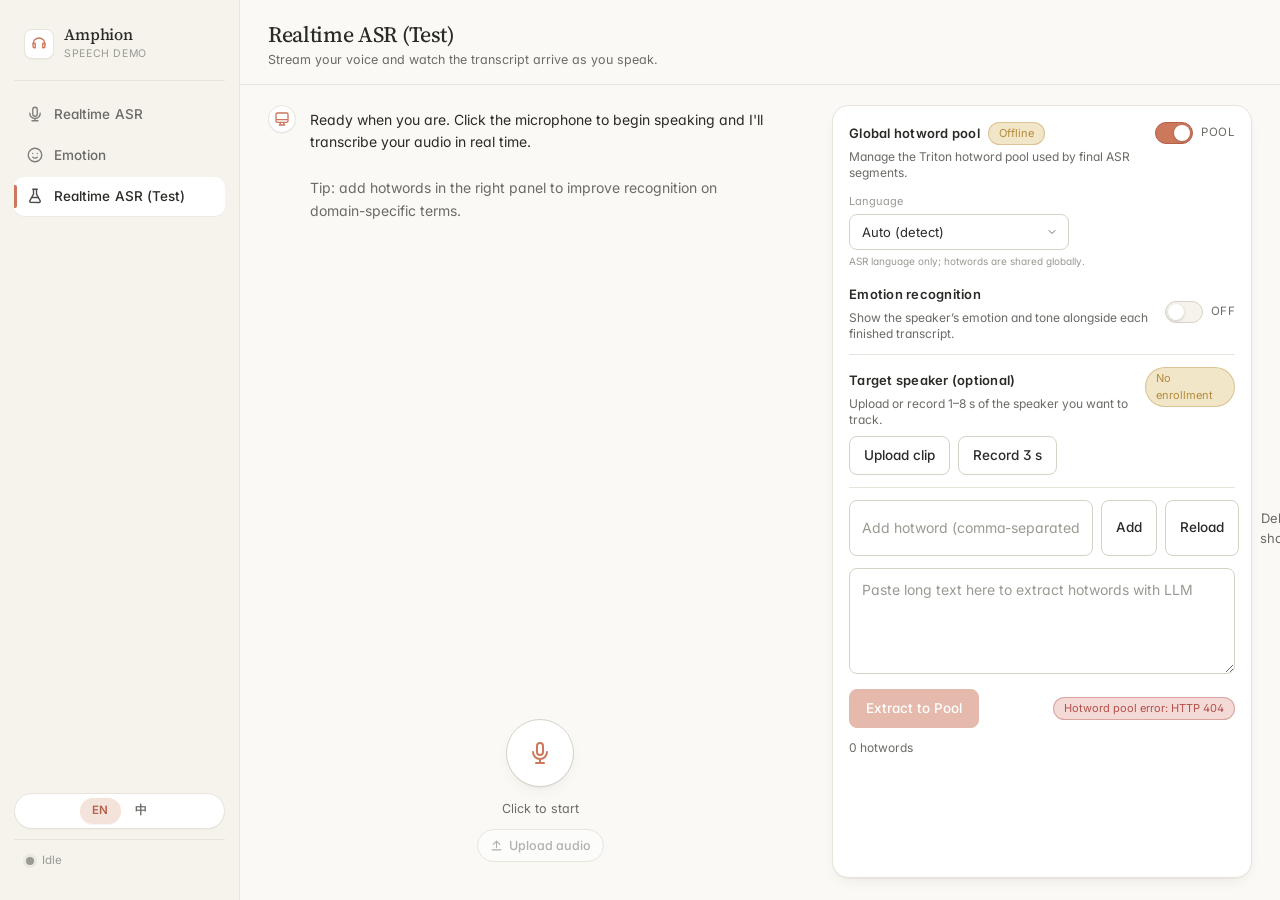
==== commit 6c160730: "feat(asr): add k2 streaming partials Integrate k2 as the streaming partial and endpoint source while" ====
--- a/frontend/asr-test.html
+++ b/frontend/asr-test.html
@@ -176,6 +176,7 @@
                        data-i18n-attr-placeholder="asr.hotword.placeholder"
                        placeholder="Add hotword (comma-separated for batch)" />
                 <button id="hotword-add-btn" class="btn-secondary" data-i18n="asr.hotword.add">Add</button>
+                <button id="hotword-reload-btn" class="btn-secondary" data-i18n="asr.hotword.reload">Reload</button>
                 <button id="hotword-clear-btn" class="btn-ghost" data-i18n="asr.hotword.clear">Clear</button>
               </div>
 
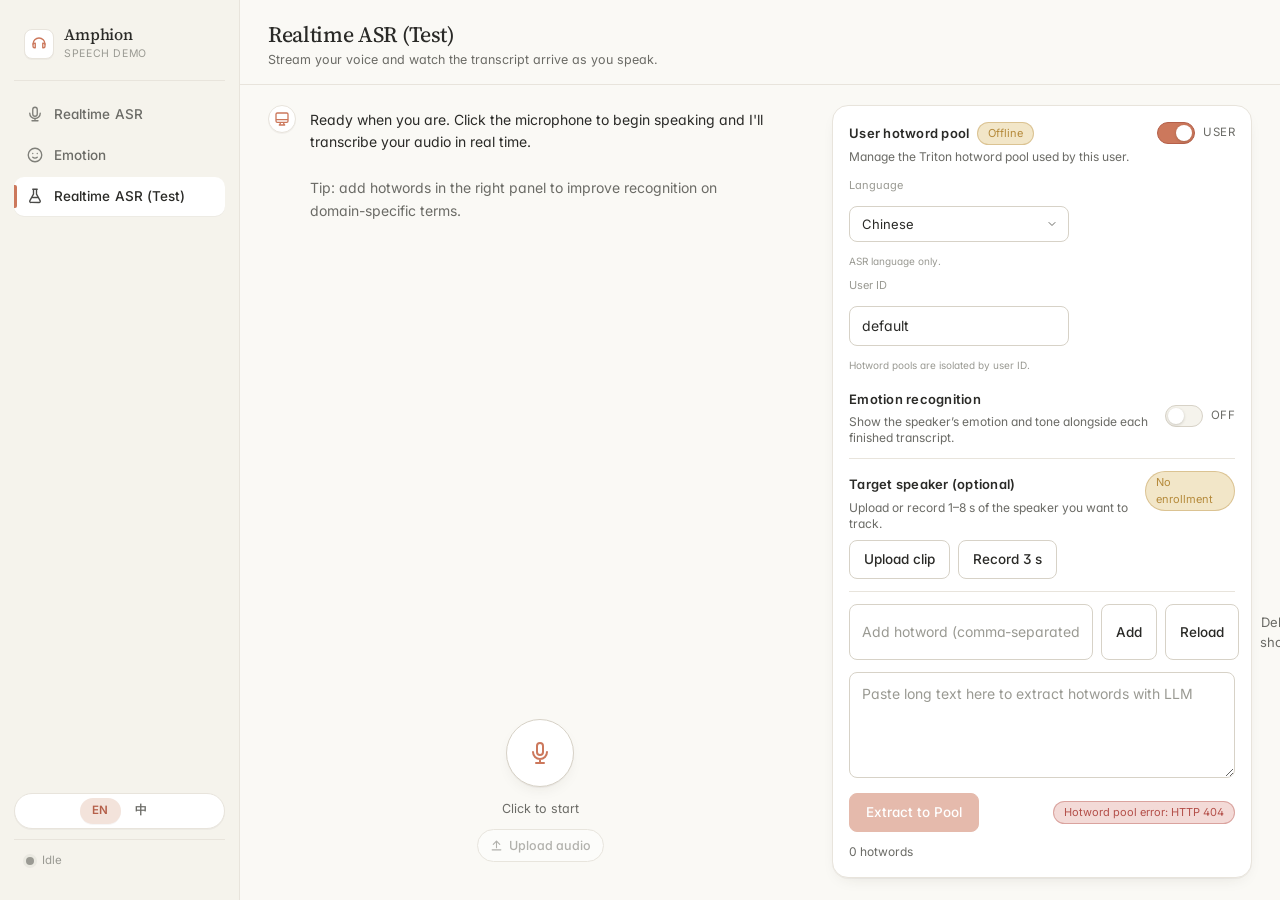
==== commit 14459087: "feat(asr): add user-scoped hotword recall" ====
--- a/frontend/asr-test.html
+++ b/frontend/asr-test.html
@@ -89,19 +89,24 @@
                     <span id="hotword-sync-status" class="status-pill" data-state="waiting">Waiting</span>
                   </div>
                   <p class="text-xs text-muted mt-1" data-i18n="asr.hotword.tip">Boost recognition for domain-specific terms.</p>
-                  <div class="mt-3">
+                  <div class="mt-3 grid gap-2">
                     <label for="asr-lang-select" class="block text-[11px] text-faint mb-1"
                            data-i18n="asr.hotword.lang">Language</label>
                     <select id="asr-lang-select" class="asr-lang-select w-full max-w-[220px]"
                             data-i18n-attr-aria-label="asr.hotword.langSelect.aria"
                             aria-label="ASR input language">
-                      <option value="auto" data-i18n="asr.hotword.langOption.auto">Auto (detect)</option>
                       <option value="chinese" data-i18n="asr.hotword.langOption.chinese">Chinese</option>
                       <option value="english" data-i18n="asr.hotword.langOption.english">English</option>
                       <option value="indonesian" data-i18n="asr.hotword.langOption.indonesian">Indonesian</option>
                       <option value="thai" data-i18n="asr.hotword.langOption.thai">Thai</option>
                     </select>
-                    <p class="text-[10px] text-faint mt-1" data-i18n="asr.hotword.langTip">Hotwords are saved per language.</p>
+                    <p class="text-[10px] text-faint mt-1" data-i18n="asr.hotword.langTip">Only controls ASR input language.</p>
+                    <label for="hotword-user-id" class="block text-[11px] text-faint mb-1"
+                           data-i18n="asr.hotword.user">User ID</label>
+                    <input id="hotword-user-id" type="text" class="hotword-input w-full max-w-[220px]"
+                           data-i18n-attr-placeholder="asr.hotword.user.placeholder"
+                           placeholder="default" />
+                    <p class="text-[10px] text-faint mt-1" data-i18n="asr.hotword.userTip">Hotword pools are isolated by user ID.</p>
                   </div>
                 </div>
 
